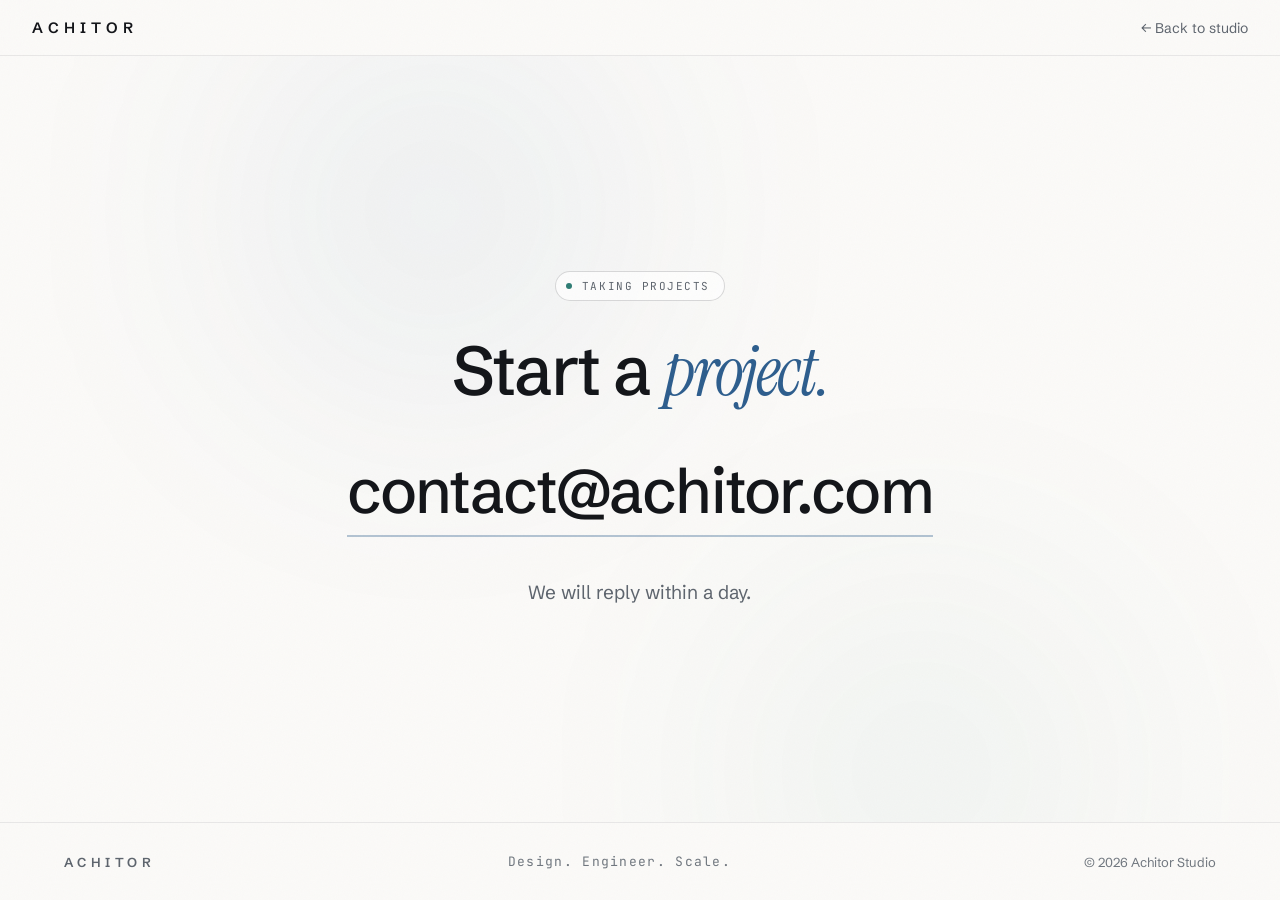
==== contact.html @ ab3ab323 "Initial commit: Achitor studio website Static HTML/CSS/JS site recreating the Achitor design: hero, " ====
<!DOCTYPE html>
<html lang="en">
<head>
<meta charset="UTF-8">
<meta name="viewport" content="width=device-width, initial-scale=1.0">
<title>Start a Project — Achitor</title>
<meta name="description" content="Tell Achitor what you're planning. We'll reply within a day and let you know honestly whether we're the right studio for it.">
<meta name="theme-color" content="#FBFAF8">

<meta property="og:type" content="website">
<meta property="og:title" content="Start a Project — Achitor">
<meta property="og:description" content="Tell Achitor what you're planning. We'll reply within a day.">

<link rel="icon" href="assets/icons/favicon.svg" type="image/svg+xml">
<link rel="preconnect" href="https://fonts.googleapis.com">
<link rel="preconnect" href="https://fonts.gstatic.com" crossorigin>
<link href="https://fonts.googleapis.com/css2?family=Schibsted+Grotesk:wght@400;500;600;700&family=Instrument+Serif:ital@0;1&family=JetBrains+Mono:wght@400;500&display=swap" rel="stylesheet">
<link rel="stylesheet" href="style.css">
</head>
<body class="contact-page">
<a class="skip-link" href="#main">Skip to content</a>

<div class="grain" aria-hidden="true"></div>

<header class="contact-header">
  <nav class="site-nav" aria-label="Primary">
    <a href="index.html" class="logo">Achitor</a>
    <a href="index.html" class="back-link">&larr; Back to studio</a>
  </nav>
</header>

<main id="main" class="contact-main">
  <div class="contact-orbs" aria-hidden="true">
    <div class="contact-orb contact-orb--a"></div>
    <div class="contact-orb contact-orb--b"></div>
  </div>

  <div class="contact-content" data-hero>
    <div class="contact-badge">
      <span class="contact-badge__dot" aria-hidden="true"></span>
      Taking projects
    </div>

    <h1 class="contact-title">Start a <span class="italic-serif">project.</span></h1>

    <a href="mailto:contact@achitor.com" class="contact-email" data-magnet>contact@achitor.com</a>

    <p class="contact-note">We will reply within a day.</p>
  </div>
</main>

<footer class="contact-footer">
  <div class="container">
    <span class="footer-wordmark">Achitor</span>
    <span class="footer-tagline">Design. Engineer. Scale.</span>
    <span>&copy; 2026 Achitor Studio</span>
  </div>
</footer>

<script src="script.js" defer></script>
</body>
</html>
---- style.css ----
/* ==========================================================================
   ACHITOR — Studio website
   Table of contents:
   1. Custom properties
   2. Reset & base
   3. Layout utilities
   4. Typography utilities
   5. Buttons
   6. Header / navigation
   7. Hero
   8. Logo marquee
   9. Section heading
   10. Work / case studies
   11. Tag marquee
   12. Services grid
   13. Studio / principles
   14. Process timeline
   15. Testimonials
   16. Final CTA
   17. Footer
   18. Contact page
   19. Animations
   20. Reduced motion & accessibility
   21. Grain texture overlay
   22. Custom cursor
   23. Page transition
   24. Marquee pause-on-hover
   25. Scroll-triggered image reveal
   26. Back-to-top button
   27. Small-screen refinements
   ========================================================================== */

/* ----------------------------------------------------------------------
   1. Custom properties
   ---------------------------------------------------------------------- */
:root {
  /* Brand accent (swappable) */
  --accent: #2E5E8E;
  --accent-rgb: 46, 94, 142;
  --accent-teal: #2F7D74;
  --accent-teal-rgb: 47, 125, 116;
  --accent-orange: #B4703C;
  --accent-orange-rgb: 180, 112, 60;
  --accent-orange-dark: #9A5C2C;
  --accent-purple: #5B4C9A;
  --accent-purple-rgb: 91, 76, 154;

  /* Ink scale (all built from one hue via alpha) */
  --ink-rgb: 20, 22, 26;
  --ink: #14161A;
  --ink-70: #3C434B;
  --ink-60: #565D66;
  --ink-55: #666D76;
  --ink-50: #5E656E;
  --ink-45: #6A717A;
  --ink-40: #70777F;

  --bg: #FBFAF8;
  --surface: #FFFFFF;
  --surface-muted: #F6F4F1;
  --surface-frame: #F1EFEB;

  --border: rgba(var(--ink-rgb), 0.08);
  --border-strong: rgba(var(--ink-rgb), 0.16);

  /* Typography */
  --font-sans: 'Schibsted Grotesk', Helvetica, Arial, sans-serif;
  --font-serif: 'Instrument Serif', Georgia, serif;
  --font-mono: 'JetBrains Mono', 'Courier New', monospace;

  /* Spacing */
  --gutter: clamp(20px, 5vw, 32px);
  --container-max: 1320px;
  --section-pad: clamp(88px, 12vw, 140px);

  /* Radius */
  --radius-sm: 10px;
  --radius-md: 16px;
  --radius-lg: 20px;
  --radius-xl: 24px;
  --radius-pill: 999px;

  /* Shadow */
  --shadow-float: 0 30px 60px -30px rgba(var(--ink-rgb), 0.22);
  --shadow-card: 0 50px 90px -40px rgba(var(--ink-rgb), 0.2);
  --shadow-card-hover: 0 60px 100px -45px rgba(var(--ink-rgb), 0.3);
  --shadow-phone: 0 30px 55px -25px rgba(var(--ink-rgb), 0.24);
  --shadow-cta: 0 18px 40px -18px rgba(var(--ink-rgb), 0.22);

  /* Motion */
  --ease-out-soft: cubic-bezier(.16, 1, .3, 1);
  --ease-out-quick: cubic-bezier(.2, .7, .3, 1);
}

/* ----------------------------------------------------------------------
   2. Reset & base
   ---------------------------------------------------------------------- */
*, *::before, *::after { box-sizing: border-box; }

html {
  scroll-behavior: smooth;
  -webkit-text-size-adjust: 100%;
}

body {
  margin: 0;
  background: var(--bg);
  color: var(--ink);
  font-family: var(--font-sans);
  -webkit-font-smoothing: antialiased;
  -moz-osx-font-smoothing: grayscale;
  overflow-x: hidden;
}

img, svg { display: block; max-width: 100%; }

a {
  color: inherit;
  text-decoration: none;
}

ul, dl { margin: 0; padding: 0; list-style: none; }

h1, h2, h3, h4, p, dl, dd, figure, blockquote { margin: 0; }

::selection {
  background: var(--accent);
  color: var(--bg);
}

/* Visible keyboard focus, everywhere */
a:focus-visible,
button:focus-visible,
input:focus-visible,
textarea:focus-visible {
  outline: 2px solid var(--accent);
  outline-offset: 3px;
  border-radius: 4px;
}

/* Skip link */
.skip-link {
  position: absolute;
  top: -100%;
  left: var(--gutter);
  z-index: 100;
  padding: 12px 20px;
  background: var(--ink);
  color: var(--bg);
  border-radius: var(--radius-sm);
  font-size: 14px;
  font-weight: 600;
  transition: top .3s var(--ease-out-quick);
}

.skip-link:focus {
  top: 12px;
}

/* ----------------------------------------------------------------------
   3. Layout utilities
   ---------------------------------------------------------------------- */
.container {
  max-width: var(--container-max);
  margin-inline: auto;
  padding-inline: var(--gutter);
}

.section {
  padding: var(--section-pad) var(--gutter) 40px;
}

.section-top {
  border-top: 1px solid var(--border);
  padding-top: 40px;
}

.section-header {
  display: flex;
  flex-wrap: wrap;
  align-items: flex-end;
  justify-content: space-between;
  gap: 40px;
}

.visually-hidden {
  position: absolute;
  width: 1px;
  height: 1px;
  padding: 0;
  margin: -1px;
  overflow: hidden;
  clip: rect(0, 0, 0, 0);
  white-space: nowrap;
  border: 0;
}

/* ----------------------------------------------------------------------
   4. Typography utilities
   ---------------------------------------------------------------------- */
.eyebrow {
  display: block;
  font-family: var(--font-mono);
  font-size: 11px;
  letter-spacing: 0.18em;
  text-transform: uppercase;
  color: var(--accent);
}

.italic-serif {
  font-family: var(--font-serif);
  font-style: italic;
  font-weight: 400;
}

.text-gradient {
  background: linear-gradient(100deg, var(--accent) 0%, var(--accent-teal) 42%, var(--accent-orange) 78%, var(--accent) 100%);
  background-size: 220% 100%;
  -webkit-background-clip: text;
  background-clip: text;
  color: transparent;
  animation: gradientShift 14s ease-in-out infinite;
}

.section-title {
  margin-top: 22px;
  font-size: clamp(34px, 4.4vw, 62px);
  line-height: 1.02;
  letter-spacing: -0.03em;
  font-weight: 500;
}

.section-lede {
  max-width: 320px;
  font-size: 16px;
  line-height: 1.65;
  color: var(--ink-50);
}

/* ----------------------------------------------------------------------
   5. Buttons
   ---------------------------------------------------------------------- */
.btn {
  position: relative;
  display: inline-flex;
  align-items: center;
  gap: 10px;
  padding: 16px 28px;
  border-radius: var(--radius-pill);
  font-size: 15px;
  white-space: nowrap;
  border: 1px solid transparent;
  transition: transform .6s var(--ease-out-soft), box-shadow .35s ease, background .35s ease, border-color .35s ease;
  will-change: transform;
  transform: translate3d(var(--mx, 0), var(--my, 0), 0);
}

.btn.is-magnet-active {
  transition: transform .18s var(--ease-out-quick), box-shadow .35s ease, background .35s ease, border-color .35s ease;
}

.btn-arrow {
  font-size: 17px;
  line-height: 1;
}

.btn-primary {
  background: var(--ink);
  color: var(--bg);
  font-weight: 600;
  overflow: hidden;
}

.btn-primary:hover,
.btn-primary:focus-visible {
  transform: translateY(-2px);
  box-shadow: var(--shadow-cta);
  color: var(--bg);
}

.btn-secondary {
  border-color: var(--border-strong);
  background: rgba(var(--ink-rgb), 0.02);
  color: var(--ink);
  font-weight: 500;
}

.btn-secondary:hover,
.btn-secondary:focus-visible {
  background: rgba(var(--ink-rgb), 0.08);
  border-color: rgba(var(--ink-rgb), 0.2);
  transform: translateY(-2px);
  color: var(--ink);
}

.btn-large {
  padding: 17px 32px;
}

/* ----------------------------------------------------------------------
   6. Header / navigation
   ---------------------------------------------------------------------- */
.site-header {
  position: fixed;
  inset-inline: 0;
  top: 0;
  z-index: 50;
  backdrop-filter: blur(18px);
  -webkit-backdrop-filter: blur(18px);
  background: rgba(251, 250, 248, 0.7);
  border-bottom: 1px solid rgba(var(--ink-rgb), 0.06);
  transition: background .5s ease, box-shadow .5s ease;
}

.site-header.is-scrolled {
  background: rgba(251, 250, 248, 0.9);
  box-shadow: 0 18px 40px -30px rgba(var(--ink-rgb), 0.13);
}

.site-nav {
  max-width: var(--container-max);
  margin-inline: auto;
  padding: 18px var(--gutter);
  display: flex;
  flex-wrap: wrap;
  align-items: center;
  justify-content: space-between;
  gap: 16px 24px;
  transition: padding .5s var(--ease-out-soft);
}

.site-header.is-scrolled .site-nav {
  padding-block: 12px;
}

.logo {
  font-size: 15px;
  font-weight: 600;
  letter-spacing: 0.34em;
  text-transform: uppercase;
}

.logo:hover,
.logo:focus-visible { color: var(--ink); }

.nav-links {
  display: flex;
  flex-wrap: wrap;
  align-items: center;
  justify-content: center;
  flex: 1 1 auto;
  min-width: 0;
  gap: 10px clamp(16px, 3vw, 34px);
  font-size: 14px;
  color: var(--ink-50);
}

.nav-links a {
  transition: color .3s ease;
}

.nav-links a:hover,
.nav-links a:focus-visible {
  color: var(--ink);
}

.nav-cta {
  font-size: 14px;
  font-weight: 500;
  white-space: nowrap;
  padding: 10px 20px;
  border-radius: var(--radius-pill);
  border: 1px solid var(--border-strong);
  background: rgba(var(--ink-rgb), 0.04);
  transition: background .3s ease, border-color .3s ease, transform .3s ease;
}

.nav-cta:hover,
.nav-cta:focus-visible {
  background: rgba(var(--ink-rgb), 0.1);
  border-color: rgba(var(--ink-rgb), 0.18);
  color: var(--ink);
}

.progress-track {
  position: fixed;
  top: 0;
  inset-inline: 0;
  height: 2px;
  z-index: 70;
  pointer-events: none;
}

.progress-bar {
  height: 100%;
  width: 0%;
  background: linear-gradient(90deg, rgba(var(--accent-rgb), 0.2), var(--accent));
  box-shadow: 0 0 14px rgba(var(--accent-rgb), 0.5);
}

/* ----------------------------------------------------------------------
   7. Hero
   ---------------------------------------------------------------------- */
.hero {
  position: relative;
  min-height: 100vh;
  display: flex;
  align-items: center;
  padding: clamp(112px, 17vw, 160px) var(--gutter) 100px;
  overflow: hidden;
}

.hero-spotlight {
  position: absolute;
  inset: 0;
  pointer-events: none;
  opacity: 0;
  transition: opacity .8s ease;
  background: radial-gradient(460px circle at var(--x, 50%) var(--y, 50%), rgba(var(--accent-rgb), 0.1), transparent 70%);
}

.hero-spotlight.is-active {
  opacity: 1;
}

.hero-orbs {
  position: absolute;
  inset: -20% -10%;
  pointer-events: none;
}

.hero-orb {
  position: absolute;
  border-radius: 50%;
  filter: blur(120px);
}

.hero-orb--a {
  top: -10%;
  left: 8%;
  width: 62vw;
  height: 62vw;
  opacity: 0.5;
  background: radial-gradient(circle at 50% 50%, rgba(var(--accent-rgb), 0.22), rgba(var(--accent-rgb), 0) 65%);
  animation: drift1 26s ease-in-out infinite;
}

.hero-orb--b {
  top: 30%;
  right: 26%;
  width: 32vw;
  height: 32vw;
  opacity: 0.5;
  background: radial-gradient(circle at 50% 50%, rgba(var(--accent-orange-rgb), 0.16), rgba(var(--accent-orange-rgb), 0) 65%);
  animation: drift1 38s ease-in-out infinite;
}

.hero-orb--c {
  bottom: -25%;
  right: 2%;
  width: 55vw;
  height: 55vw;
  opacity: 0.42;
  filter: blur(130px);
  background: radial-gradient(circle at 50% 50%, rgba(96, 124, 168, 0.24), rgba(96, 124, 168, 0) 65%);
  animation: drift2 32s ease-in-out infinite;
}

.hero-grid {
  position: absolute;
  inset: 0;
  pointer-events: none;
  background-image:
    linear-gradient(rgba(var(--ink-rgb), 0.028) 1px, transparent 1px),
    linear-gradient(90deg, rgba(var(--ink-rgb), 0.028) 1px, transparent 1px);
  background-size: 96px 96px;
  mask-image: radial-gradient(ellipse 80% 60% at 50% 40%, #000, transparent 100%);
  -webkit-mask-image: radial-gradient(ellipse 80% 60% at 50% 40%, #000, transparent 100%);
}

.hero-inner {
  position: relative;
  max-width: var(--container-max);
  margin-inline: auto;
  width: 100%;
  display: grid;
  grid-template-columns: repeat(auto-fit, minmax(min(100%, 380px), 1fr));
  gap: clamp(48px, 6vw, 64px);
  align-items: center;
}

.hero-badge {
  display: inline-flex;
  align-items: center;
  gap: 10px;
  padding: 7px 14px 7px 10px;
  border-radius: var(--radius-pill);
  border: 1px solid var(--border-strong);
  background: rgba(var(--ink-rgb), 0.03);
  font-family: var(--font-mono);
  font-size: 11px;
  letter-spacing: 0.14em;
  text-transform: uppercase;
  color: var(--ink-50);
}

.hero-badge__dot {
  width: 6px;
  height: 6px;
  border-radius: 50%;
  background: var(--accent);
  animation: blink 2.6s ease-in-out infinite;
}

.hero-title {
  margin-top: 30px;
  font-size: clamp(44px, 6.2vw, 92px);
  line-height: 0.98;
  letter-spacing: -0.035em;
  font-weight: 500;
  text-wrap: balance;
}

.hero-lede {
  margin-top: 32px;
  max-width: 520px;
  font-size: 19px;
  line-height: 1.6;
  color: var(--ink-50);
  text-wrap: pretty;
}

.hero-actions {
  display: flex;
  flex-wrap: wrap;
  gap: 14px;
  margin-top: 44px;
}

.hero-meta {
  margin-top: 64px;
  display: flex;
  align-items: center;
  gap: 26px;
  font-family: var(--font-mono);
  font-size: 11px;
  letter-spacing: 0.14em;
  text-transform: uppercase;
  color: var(--ink-45);
  flex-wrap: wrap;
}

.hero-meta__sep { opacity: .4; }

.hero-visual {
  position: relative;
  height: clamp(360px, 46vw, 460px);
  min-width: 0;
}

.hero-card {
  position: absolute;
  padding: 20px;
  border-radius: 18px;
  border: 1px solid var(--border-strong);
  background: rgba(255, 255, 255, 0.86);
  backdrop-filter: blur(20px);
  -webkit-backdrop-filter: blur(20px);
  box-shadow: var(--shadow-float);
}

.hero-card--checkout {
  top: 8%;
  left: 4%;
  width: 74%;
  animation: floatY 9s ease-in-out infinite;
}

.hero-card__row {
  display: flex;
  align-items: center;
  justify-content: space-between;
  font-family: var(--font-mono);
  font-size: 10px;
  letter-spacing: 0.14em;
  text-transform: uppercase;
  color: var(--ink-45);
}

.hero-card__row--accent { color: var(--accent); }

.hero-card__bars {
  margin-top: 18px;
  display: grid;
  gap: 10px;
}

.hero-card__bar {
  height: 10px;
  border-radius: 6px;
  background: rgba(var(--ink-rgb), 0.14);
}

.hero-card__bar--2 { background: rgba(var(--ink-rgb), 0.09); width: 58%; }
.hero-card__bar--3 { background: rgba(var(--ink-rgb), 0.06); width: 68%; }
.hero-card__bar--1 { width: 82%; }

.hero-card__action {
  margin-top: 20px;
  height: 38px;
  border-radius: 10px;
  background: rgba(var(--accent-rgb), 0.16);
  border: 1px solid rgba(var(--accent-rgb), 0.3);
  display: flex;
  align-items: center;
  justify-content: center;
  font-size: 12px;
  letter-spacing: 0.08em;
  color: var(--accent);
}

.hero-card--metrics {
  bottom: 6%;
  right: 2%;
  width: 58%;
  padding: 18px 20px;
  border-radius: 16px;
  animation: floatY2 11s ease-in-out infinite;
}

.hero-card__label {
  font-family: var(--font-mono);
  font-size: 10px;
  letter-spacing: 0.14em;
  text-transform: uppercase;
  color: var(--ink-45);
}

.hero-card__chart {
  margin-top: 14px;
  display: flex;
  align-items: flex-end;
  gap: 6px;
  height: 56px;
}

.hero-card__chart span {
  flex: 1;
  border-radius: 4px;
  background: rgba(var(--ink-rgb), 0.1);
}

.hero-card__chart span:nth-child(1) { height: 40%; }
.hero-card__chart span:nth-child(2) { height: 62%; background: rgba(var(--ink-rgb), 0.14); }
.hero-card__chart span:nth-child(3) { height: 52%; }
.hero-card__chart span:nth-child(4) { height: 86%; background: rgba(var(--accent-rgb), 0.55); }
.hero-card__chart span:nth-child(5) { height: 100%; background: var(--accent); }

.hero-pill {
  position: absolute;
  top: 52%;
  left: -2%;
  padding: 12px 16px;
  border-radius: var(--radius-pill);
  border: 1px solid rgba(var(--ink-rgb), 0.12);
  background: rgba(255, 255, 255, 0.8);
  backdrop-filter: blur(14px);
  -webkit-backdrop-filter: blur(14px);
  font-family: var(--font-mono);
  font-size: 11px;
  letter-spacing: 0.1em;
  color: var(--ink-70);
  animation: floatY 13s ease-in-out infinite;
}

/* ----------------------------------------------------------------------
   8. Logo marquee
   ---------------------------------------------------------------------- */
.marquee-strip {
  padding: 0 0 8px;
}

.marquee-strip .container {
  display: flex;
  align-items: center;
  gap: clamp(20px, 4vw, 44px);
  flex-wrap: wrap;
}

.marquee-strip__label {
  font-family: var(--font-mono);
  font-size: 11px;
  letter-spacing: 0.18em;
  text-transform: uppercase;
  color: var(--ink-45);
  white-space: nowrap;
}

.marquee-viewport {
  flex: 1 1 320px;
  min-width: 0;
  overflow: hidden;
  border-left: 1px solid var(--border);
  padding-left: clamp(20px, 4vw, 44px);
  -webkit-mask-image: linear-gradient(90deg, #000 82%, transparent);
  mask-image: linear-gradient(90deg, #000 82%, transparent);
}

.marquee-track {
  display: flex;
  width: max-content;
  animation: marquee 34s linear infinite;
}

.marquee-group {
  display: flex;
  align-items: center;
  gap: clamp(28px, 4vw, 56px);
  padding-right: clamp(28px, 4vw, 56px);
  white-space: nowrap;
  font-size: clamp(17px, 2vw, 22px);
  font-weight: 500;
  letter-spacing: -0.02em;
  color: var(--ink-70);
}

.marquee-dot {
  width: 5px;
  height: 5px;
  border-radius: 50%;
  background: var(--accent);
}
.marquee-dot--teal { background: var(--accent-teal); }
.marquee-dot--orange { background: var(--accent-orange-dark); }
.marquee-dot--purple { background: var(--accent-purple); }

/* Accent colour utilities (reused across service cards, principles) */
.u-text-accent { color: var(--accent); }
.u-text-teal { color: var(--accent-teal); }
.u-text-orange { color: var(--accent-orange); }
.u-text-orange-dark { color: var(--accent-orange-dark); }
.u-text-purple { color: var(--accent-purple); }

.u-bg-accent { background: var(--accent); }
.u-bg-teal { background: var(--accent-teal); }
.u-bg-orange-dark { background: var(--accent-orange-dark); }
.u-bg-purple { background: var(--accent-purple); }

/* ----------------------------------------------------------------------
   10. Work / case studies
   ---------------------------------------------------------------------- */
.work-header {
  padding-top: clamp(80px, 11vw, 120px);
}

.work-header .section-header {
  border-top: 1px solid var(--border);
  padding-top: 40px;
}

.work-header h2 { max-width: 16ch; }

.project {
  max-width: var(--container-max);
  margin-inline: auto;
  display: grid;
  grid-template-columns: repeat(auto-fit, minmax(min(100%, 400px), 1fr));
  gap: clamp(44px, 6vw, 72px);
  align-items: center;
}

.project + .project {
  margin-top: clamp(88px, 11vw, 140px);
}

.projects-list {
  padding: 60px var(--gutter);
}

.project__index {
  font-family: var(--font-mono);
  font-size: 11px;
  letter-spacing: 0.18em;
}

.project__index--01 { color: var(--accent); }
.project__index--02 { color: var(--accent-orange-dark); }
.project__index--03 { color: var(--accent-teal); }
.project__index--04 { color: var(--accent-purple); }

.project__title {
  margin-top: 20px;
  font-size: clamp(34px, 4vw, 56px);
  letter-spacing: -0.03em;
  font-weight: 500;
  line-height: 1;
}

.project__title--long {
  font-size: clamp(30px, 3.4vw, 48px);
  line-height: 1.02;
}

.project__desc {
  margin-top: 24px;
  font-size: 18px;
  line-height: 1.65;
  color: var(--ink-60);
  max-width: 42ch;
  text-wrap: pretty;
}

.project__facts {
  margin-top: 34px;
  display: grid;
  gap: 18px;
  border-top: 1px solid var(--border);
  padding-top: 22px;
}

.project__fact {
  display: grid;
  grid-template-columns: 110px 1fr;
  gap: 18px;
}

.project__fact dt {
  font-family: var(--font-mono);
  font-size: 11px;
  letter-spacing: 0.14em;
  text-transform: uppercase;
  color: var(--ink-45);
}

.project__fact dd {
  font-size: 15px;
  line-height: 1.6;
  color: var(--ink-70);
}

.project__media {
  position: relative;
  padding-bottom: 56px;
  perspective: 1400px;
}

.project__media--reverse .browser-frame { margin-left: auto; }

.browser-frame {
  position: relative;
  border-radius: var(--radius-md);
  overflow: hidden;
  border: 1px solid var(--border-strong);
  background: var(--surface);
  box-shadow: var(--shadow-card);
  transition: transform .7s var(--ease-out-soft), box-shadow .7s ease;
  transform-style: preserve-3d;
  transform: rotateY(var(--ry, 0deg)) rotateX(var(--rx, 0deg)) scale(var(--tilt-scale, 1));
}

.browser-frame.is-tilting {
  transition: transform .25s ease-out, box-shadow .4s ease;
  box-shadow: var(--shadow-card-hover);
}

.browser-frame__bar {
  display: flex;
  align-items: center;
  gap: 8px;
  padding: 12px 16px;
  border-bottom: 1px solid rgba(var(--ink-rgb), 0.07);
  background: rgba(var(--ink-rgb), 0.03);
}

.browser-frame__dot {
  width: 9px;
  height: 9px;
  border-radius: 50%;
  background: rgba(var(--ink-rgb), 0.16);
}

.browser-frame__dot:nth-child(2) { background: rgba(var(--ink-rgb), 0.12); }
.browser-frame__dot:nth-child(3) { background: rgba(var(--ink-rgb), 0.09); }

.browser-frame__url {
  margin-left: 14px;
  flex: 1;
  max-width: 260px;
  height: 22px;
  border-radius: var(--radius-pill);
  background: rgba(var(--ink-rgb), 0.05);
  display: flex;
  align-items: center;
  justify-content: center;
  overflow: hidden;
  font-family: var(--font-mono);
  font-size: 10px;
  letter-spacing: 0.04em;
  color: var(--ink-45);
  white-space: nowrap;
}

.browser-frame__screen img,
.phone-frame__screen img {
  width: 100%;
  height: 100%;
  object-fit: cover;
  object-position: top center;
}

.project__visit {
  display: inline-flex;
  align-items: center;
  gap: 8px;
  margin-top: 22px;
  font-size: 14px;
  font-weight: 600;
  color: var(--ink);
  border-bottom: 1px solid var(--border-strong);
  padding-bottom: 3px;
  transition: color .3s ease, border-color .3s ease;
}

.project__visit:hover,
.project__visit:focus-visible {
  color: var(--accent);
  border-color: var(--accent);
}

.browser-frame__screen {
  position: relative;
  aspect-ratio: 16 / 10;
  background:
    repeating-linear-gradient(135deg, rgba(var(--ink-rgb), 0.05) 0 10px, rgba(255, 255, 255, 0) 10px 20px),
    var(--screen-tint, radial-gradient(ellipse at 30% 20%, rgba(var(--accent-rgb), 0.16), transparent 62%)),
    var(--surface-frame);
  display: flex;
  align-items: center;
  justify-content: center;
}

.project__media--01 .browser-frame__screen { --screen-tint: radial-gradient(ellipse at 30% 20%, rgba(var(--accent-rgb), 0.16), transparent 62%); }
.project__media--02 .browser-frame__screen { --screen-tint: radial-gradient(ellipse at 70% 30%, rgba(var(--accent-orange-rgb), 0.16), transparent 62%); }
.project__media--03 .browser-frame__screen { --screen-tint: radial-gradient(ellipse at 40% 70%, rgba(var(--accent-teal-rgb), 0.16), transparent 62%); }
.project__media--04 .browser-frame__screen { --screen-tint: radial-gradient(ellipse at 60% 40%, rgba(var(--accent-purple-rgb), 0.14), transparent 62%); }

.phone-frame {
  position: absolute;
  bottom: 0;
  width: 148px;
  border-radius: var(--radius-xl);
  overflow: hidden;
  border: 1px solid rgba(var(--ink-rgb), 0.12);
  background: var(--surface);
  box-shadow: var(--shadow-phone);
}

.phone-frame--left { left: -28px; }
.phone-frame--right { right: -28px; }

.phone-frame__notch {
  height: 22px;
  display: flex;
  align-items: center;
  justify-content: center;
}

.phone-frame__notch span {
  width: 42px;
  height: 5px;
  border-radius: var(--radius-pill);
  background: rgba(var(--ink-rgb), 0.14);
}

.phone-frame__screen {
  position: relative;
  aspect-ratio: 9 / 16;
  overflow: hidden;
  background:
    repeating-linear-gradient(135deg, rgba(var(--ink-rgb), 0.05) 0 8px, rgba(255, 255, 255, 0) 8px 16px),
    var(--surface-frame);
}

/* ----------------------------------------------------------------------
   11. Tag marquee
   ---------------------------------------------------------------------- */
.tag-marquee {
  padding: 40px 0 0;
}

.tag-marquee__viewport {
  overflow: hidden;
  border-block: 1px solid var(--border);
  padding-block: 22px;
  -webkit-mask-image: linear-gradient(90deg, transparent, #000 12%, #000 88%, transparent);
  mask-image: linear-gradient(90deg, transparent, #000 12%, #000 88%, transparent);
}

.tag-marquee__track {
  display: flex;
  width: max-content;
  animation: marquee 42s linear infinite;
}

.tag-marquee__group {
  display: flex;
  align-items: center;
  gap: 40px;
  padding-right: 40px;
  font-size: 15px;
  letter-spacing: -0.01em;
  color: var(--ink-60);
  white-space: nowrap;
}

.tag-dot {
  width: 6px;
  height: 6px;
  border-radius: 50%;
}
.tag-dot--blue { background: var(--accent); }
.tag-dot--teal { background: var(--accent-teal); }
.tag-dot--orange { background: var(--accent-orange); }
.tag-dot--purple { background: var(--accent-purple); }

/* ----------------------------------------------------------------------
   12. Services grid
   ---------------------------------------------------------------------- */
.services-grid {
  max-width: var(--container-max);
  margin: 56px auto 0;
  display: grid;
  grid-template-columns: repeat(auto-fit, minmax(min(100%, 260px), 1fr));
  gap: 1px;
  background: var(--border);
  border: 1px solid var(--border);
  border-radius: var(--radius-lg);
  overflow: hidden;
}

.service-card {
  position: relative;
  overflow: hidden;
  background: var(--surface);
  padding: 38px 32px 42px;
  transition: background .4s ease;
}

.service-card:hover,
.service-card:focus-within {
  background: var(--surface-muted);
}

.service-card__glow {
  position: absolute;
  inset: 0;
  opacity: 0;
  transition: opacity .5s ease;
  pointer-events: none;
  background: radial-gradient(320px circle at var(--mx, 50%) var(--my, 50%), rgba(var(--glow-rgb, var(--accent-rgb)), 0.08), transparent 70%);
}

.service-card:hover .service-card__glow,
.service-card:focus-within .service-card__glow {
  opacity: 1;
}

.service-card__rule {
  position: absolute;
  top: 0;
  inset-inline: 0;
  height: 2px;
  transform: scaleX(0);
  transform-origin: left;
  transition: transform .6s var(--ease-out-soft);
}

.service-card:hover .service-card__rule,
.service-card:focus-within .service-card__rule {
  transform: scaleX(1);
}

.service-card__glow.u-bg-accent { --glow-rgb: var(--accent-rgb); }
.service-card__glow.u-bg-teal { --glow-rgb: var(--accent-teal-rgb); }
.service-card__glow.u-bg-orange-dark { --glow-rgb: var(--accent-orange-rgb); }
.service-card__glow.u-bg-purple { --glow-rgb: var(--accent-purple-rgb); }

.service-card__index {
  position: relative;
  font-family: var(--font-mono);
  font-size: 10px;
  letter-spacing: 0.16em;
}

.service-card__title {
  position: relative;
  margin-top: 26px;
  margin-bottom: 10px;
  font-size: 22px;
  font-weight: 500;
  letter-spacing: -0.015em;
}

.service-card__desc {
  position: relative;
  font-size: 15px;
  line-height: 1.6;
  color: var(--ink-55);
}

/* ----------------------------------------------------------------------
   13. Studio / principles
   ---------------------------------------------------------------------- */
.studio-grid {
  display: grid;
  grid-template-columns: repeat(auto-fit, minmax(min(100%, 400px), 1fr));
  gap: clamp(44px, 6vw, 80px);
}

.studio-intro p {
  margin-top: 30px;
  font-size: 17px;
  line-height: 1.7;
  color: var(--ink-50);
  max-width: 42ch;
  text-wrap: pretty;
}

.principles-list {
  display: grid;
  gap: 0;
}

.principle {
  display: grid;
  grid-template-columns: 44px 1fr;
  gap: 24px;
  padding: 26px 0;
  border-bottom: 1px solid rgba(var(--ink-rgb), 0.07);
}

.principle:last-child { border-bottom: none; }

.principle__index {
  font-family: var(--font-mono);
  font-size: 11px;
  padding-top: 6px;
}

.principle__title {
  margin-bottom: 8px;
  font-size: 21px;
  font-weight: 500;
  letter-spacing: -0.015em;
}

.principle__desc {
  font-size: 15px;
  line-height: 1.6;
  color: var(--ink-55);
}

/* ----------------------------------------------------------------------
   14. Process timeline
   ---------------------------------------------------------------------- */
.process-wrap {
  position: relative;
  margin-top: 90px;
}

.process-track {
  position: absolute;
  top: 7px;
  inset-inline: 0;
  height: 1px;
  background: rgba(var(--ink-rgb), 0.1);
}

.process-fill {
  position: absolute;
  top: 7px;
  left: 0;
  width: 0%;
  height: 1px;
  background: linear-gradient(90deg, var(--accent), var(--accent-teal) 55%, var(--accent-orange));
  transition: width 2.6s cubic-bezier(.4, 0, .2, 1);
}

.process-grid {
  display: grid;
  grid-template-columns: repeat(auto-fit, minmax(min(100%, 190px), 1fr));
  gap: 40px 32px;
}

.process-step__dot {
  display: block;
  width: 15px;
  height: 15px;
  border-radius: 50%;
  border: 1px solid rgba(var(--ink-rgb), 0.14);
  background: var(--bg);
  transition: background .6s ease, border-color .6s ease, box-shadow .6s ease;
}

.process-step:nth-child(1) .process-step__dot { transition-delay: 0.1s; }
.process-step:nth-child(2) .process-step__dot { transition-delay: 0.6s; }
.process-step:nth-child(3) .process-step__dot { transition-delay: 1.1s; }
.process-step:nth-child(4) .process-step__dot { transition-delay: 1.6s; }
.process-step:nth-child(5) .process-step__dot { transition-delay: 2.1s; }

.process-wrap.is-active .process-fill { width: 100%; }

.process-wrap.is-active .process-step:nth-child(1) .process-step__dot {
  background: #2E5E8E; border-color: #2E5E8E; box-shadow: 0 0 0 5px rgba(46, 94, 142, 0.12);
}
.process-wrap.is-active .process-step:nth-child(2) .process-step__dot {
  background: #2A6B85; border-color: #2A6B85; box-shadow: 0 0 0 5px rgba(42, 107, 133, 0.12);
}
.process-wrap.is-active .process-step:nth-child(3) .process-step__dot {
  background: #2F7D74; border-color: #2F7D74; box-shadow: 0 0 0 5px rgba(47, 125, 116, 0.12);
}
.process-wrap.is-active .process-step:nth-child(4) .process-step__dot {
  background: #7A7659; border-color: #7A7659; box-shadow: 0 0 0 5px rgba(122, 118, 89, 0.12);
}
.process-wrap.is-active .process-step:nth-child(5) .process-step__dot {
  background: #B4703C; border-color: #B4703C; box-shadow: 0 0 0 5px rgba(180, 112, 60, 0.12);
}

.process-wrap.is-wrapped .process-track,
.process-wrap.is-wrapped .process-fill {
  display: none;
}

.process-step__title {
  margin: 30px 0 10px;
  font-size: 24px;
  font-weight: 500;
  letter-spacing: -0.02em;
}

.process-step__desc {
  font-size: 15px;
  line-height: 1.6;
  color: var(--ink-55);
  max-width: 24ch;
}

/* ----------------------------------------------------------------------
   15. Testimonials
   ---------------------------------------------------------------------- */
.testimonials-grid {
  margin-top: 56px;
  display: grid;
  grid-template-columns: repeat(auto-fit, minmax(min(100%, 280px), 1fr));
  gap: 24px;
}

.testimonial {
  padding: 40px 34px;
  border-radius: var(--radius-lg);
  border: 1px solid var(--border);
  background: var(--surface);
  display: flex;
  flex-direction: column;
  justify-content: space-between;
  gap: 34px;
  transition: border-color .4s ease, transform .4s var(--ease-out-quick);
}

.testimonial:hover,
.testimonial:focus-within {
  border-color: rgba(var(--ink-rgb), 0.14);
  transform: translateY(-4px);
}

.testimonial__quote {
  font-size: 20px;
  line-height: 1.55;
  letter-spacing: -0.015em;
  color: #1B1E23;
  text-wrap: pretty;
}

.testimonial__author {
  display: flex;
  align-items: center;
  gap: 12px;
}

.testimonial__avatar {
  width: 34px;
  height: 34px;
  border-radius: 50%;
  background: repeating-linear-gradient(135deg, rgba(var(--ink-rgb), 0.12) 0 4px, rgba(var(--ink-rgb), 0.04) 4px 8px);
  flex-shrink: 0;
}

.testimonial__role {
  font-size: 14px;
  color: var(--ink-50);
}

/* ----------------------------------------------------------------------
   16. Final CTA
   ---------------------------------------------------------------------- */
.cta {
  position: relative;
  padding: clamp(110px, 16vw, 180px) var(--gutter) clamp(80px, 12vw, 120px);
  overflow: hidden;
}

.cta-glow {
  position: absolute;
  inset: 0;
  pointer-events: none;
}

.cta-glow::before {
  content: '';
  position: absolute;
  bottom: -40%;
  left: 50%;
  transform: translateX(-50%);
  width: 90vw;
  height: 70vw;
  border-radius: 50%;
  filter: blur(140px);
  opacity: 0.4;
  background:
    radial-gradient(circle at 35% 50%, rgba(var(--accent-rgb), 0.22), rgba(var(--accent-rgb), 0) 60%),
    radial-gradient(circle at 65% 45%, rgba(var(--accent-teal-rgb), 0.18), rgba(var(--accent-teal-rgb), 0) 60%),
    radial-gradient(circle at 50% 70%, rgba(var(--accent-orange-rgb), 0.16), rgba(var(--accent-orange-rgb), 0) 60%);
}

.cta-inner {
  position: relative;
  max-width: 1000px;
  margin-inline: auto;
  text-align: center;
}

.cta-title {
  font-size: clamp(42px, 6.6vw, 104px);
  line-height: 0.98;
  letter-spacing: -0.04em;
  font-weight: 500;
}

.cta-title .italic-serif { color: var(--accent); }

.cta-lede {
  margin: 30px auto 0;
  max-width: 50ch;
  font-size: 19px;
  line-height: 1.65;
  color: var(--ink-50);
  text-wrap: pretty;
}

.cta-actions {
  display: flex;
  justify-content: center;
  flex-wrap: wrap;
  gap: 14px;
  margin-top: 46px;
}

/* ----------------------------------------------------------------------
   17. Footer
   ---------------------------------------------------------------------- */
.site-footer {
  border-top: 1px solid var(--border);
  padding: 42px var(--gutter);
}

.site-footer .container {
  display: flex;
  align-items: center;
  justify-content: space-between;
  gap: 32px;
  flex-wrap: wrap;
  font-size: 13px;
  color: var(--ink-40);
}

.footer-wordmark {
  font-weight: 600;
  letter-spacing: 0.34em;
  text-transform: uppercase;
  color: var(--ink-50);
}

.footer-tagline {
  font-family: var(--font-mono);
  letter-spacing: 0.1em;
}

/* ----------------------------------------------------------------------
   18. Contact page
   ---------------------------------------------------------------------- */
.contact-page {
  min-height: 100vh;
  display: flex;
  flex-direction: column;
}

.contact-header {
  position: relative;
  z-index: 20;
  border-bottom: 1px solid var(--border);
  background: rgba(251, 250, 248, 0.7);
  backdrop-filter: blur(18px);
  -webkit-backdrop-filter: blur(18px);
}

.contact-header .site-nav { padding-block: 18px; }

.back-link {
  font-size: 14px;
  color: var(--ink-50);
  transition: color .3s ease;
}

.back-link:hover,
.back-link:focus-visible { color: var(--ink); }

.contact-main {
  position: relative;
  flex: 1;
  display: flex;
  align-items: center;
  padding: clamp(80px, 14vw, 120px) var(--gutter);
}

.contact-orbs {
  position: absolute;
  inset: 0;
  pointer-events: none;
  overflow: hidden;
}

.contact-orb {
  position: absolute;
  border-radius: 50%;
  filter: blur(130px);
}

.contact-orb--a {
  top: -20%;
  left: 10%;
  width: 48vw;
  height: 48vw;
  opacity: 0.55;
  background: radial-gradient(circle at 50% 50%, rgba(var(--accent-rgb), 0.2), rgba(var(--accent-rgb), 0) 65%);
  animation: drift1 30s ease-in-out infinite;
}

.contact-orb--b {
  bottom: -30%;
  right: 6%;
  width: 44vw;
  height: 44vw;
  opacity: 0.5;
  background: radial-gradient(circle at 50% 50%, rgba(var(--accent-teal-rgb), 0.18), rgba(var(--accent-teal-rgb), 0) 65%);
  animation: drift2 36s ease-in-out infinite;
}

.contact-content {
  position: relative;
  max-width: 1000px;
  margin-inline: auto;
  text-align: center;
}

.contact-badge {
  display: inline-flex;
  align-items: center;
  gap: 10px;
  padding: 7px 14px 7px 10px;
  border-radius: var(--radius-pill);
  white-space: nowrap;
  border: 1px solid var(--border-strong);
  background: rgba(255, 255, 255, 0.7);
  font-family: var(--font-mono);
  font-size: 11px;
  letter-spacing: 0.14em;
  text-transform: uppercase;
  color: var(--ink-50);
}

.contact-badge__dot {
  width: 6px;
  height: 6px;
  border-radius: 50%;
  background: var(--accent-teal);
  animation: blink 2.6s ease-in-out infinite;
}

.contact-title {
  margin-top: 34px;
  font-size: clamp(38px, 5.4vw, 78px);
  line-height: 1.02;
  letter-spacing: -0.035em;
  font-weight: 500;
}

.contact-title .italic-serif { color: var(--accent); }

.contact-email {
  display: inline-block;
  margin-top: 44px;
  font-size: clamp(24px, 6.4vw, 62px);
  word-break: break-word;
  letter-spacing: -0.03em;
  font-weight: 500;
  border-bottom: 2px solid rgba(var(--accent-rgb), 0.35);
  padding-bottom: 6px;
  transition: border-color .4s ease, transform .7s var(--ease-out-soft);
  will-change: transform;
  transform: translate3d(var(--mx, 0), var(--my, 0), 0);
}

.contact-email.is-magnet-active {
  transition: border-color .4s ease, transform .2s ease-out;
}

.contact-email:hover,
.contact-email:focus-visible {
  border-color: var(--accent);
}

.contact-note {
  margin: 40px auto 0;
  font-size: 19px;
  line-height: 1.6;
  color: var(--ink-50);
}

.contact-footer {
  position: relative;
  z-index: 10;
  border-top: 1px solid var(--border);
  padding: 30px var(--gutter);
}

.contact-footer .container {
  display: flex;
  flex-wrap: wrap;
  align-items: center;
  justify-content: space-between;
  gap: 16px 24px;
  font-size: 13px;
  color: var(--ink-40);
}

/* ----------------------------------------------------------------------
   19. Animations
   ---------------------------------------------------------------------- */
@keyframes drift1 {
  0%, 100% { transform: translate3d(-6%, -4%, 0) scale(1); }
  50% { transform: translate3d(6%, 6%, 0) scale(1.15); }
}

@keyframes drift2 {
  0%, 100% { transform: translate3d(8%, 4%, 0) scale(1.1); }
  50% { transform: translate3d(-6%, -6%, 0) scale(0.95); }
}

@keyframes floatY {
  0%, 100% { transform: translateY(0); }
  50% { transform: translateY(-14px); }
}

@keyframes floatY2 {
  0%, 100% { transform: translateY(0); }
  50% { transform: translateY(12px); }
}

@keyframes blink {
  0%, 45% { opacity: 1; }
  55%, 100% { opacity: 0; }
}

@keyframes gradientShift {
  0%, 100% { background-position: 0% 50%; }
  50% { background-position: 100% 50%; }
}

@keyframes marquee {
  from { transform: translate3d(0, 0, 0); }
  to { transform: translate3d(-50%, 0, 0); }
}

/* Scroll-reveal + stagger hooks (state classes toggled by script.js) */
[data-reveal] {
  opacity: 0;
  transform: translateY(28px);
  transition: opacity 1s var(--ease-out-quick), transform 1s var(--ease-out-quick);
}

[data-reveal].is-visible {
  opacity: 1;
  transform: none;
}

[data-hero] {
  opacity: 0;
  transform: translateY(22px);
  filter: blur(6px);
  transition: opacity 1.1s var(--ease-out-soft), transform 1.2s var(--ease-out-soft), filter 1.1s ease;
}

[data-hero].is-visible {
  opacity: 1;
  transform: none;
  filter: none;
}

/* Staggered hero entrance delays (six beats, ~0.11s apart) */
.hero-anim-1 { transition-delay: .12s; }
.hero-anim-2 { transition-delay: .23s; }
.hero-anim-3 { transition-delay: .34s; }
.hero-anim-4 { transition-delay: .45s; }
.hero-anim-5 { transition-delay: .56s; }
.hero-anim-6 {
  transition-delay: .67s;
  transform: translateY(26px) scale(0.985);
}

/* Staggered reveal delays for grid/list groups (nine beats, 0.07s apart) */
[data-stagger] > *:nth-child(1) { transition-delay: 0s; }
[data-stagger] > *:nth-child(2) { transition-delay: .07s; }
[data-stagger] > *:nth-child(3) { transition-delay: .14s; }
[data-stagger] > *:nth-child(4) { transition-delay: .21s; }
[data-stagger] > *:nth-child(5) { transition-delay: .28s; }
[data-stagger] > *:nth-child(6) { transition-delay: .35s; }
[data-stagger] > *:nth-child(7) { transition-delay: .42s; }
[data-stagger] > *:nth-child(8) { transition-delay: .49s; }
[data-stagger] > *:nth-child(9) { transition-delay: .56s; }

[data-stagger] > * {
  opacity: 0;
  transform: translateY(20px);
  transition: opacity .85s var(--ease-out-soft), transform .85s var(--ease-out-soft);
}

[data-stagger].is-visible > * {
  opacity: 1;
  transform: none;
}

.process-step__dot.is-active {
  box-shadow: 0 0 0 5px var(--dot-glow, rgba(var(--accent-rgb), 0.12));
}

/* ----------------------------------------------------------------------
   20. Reduced motion & accessibility
   ---------------------------------------------------------------------- */
@media (prefers-reduced-motion: reduce) {
  html { scroll-behavior: auto; }

  *, *::before, *::after {
    animation-duration: 0.001ms !important;
    animation-iteration-count: 1 !important;
    transition-duration: 0.001ms !important;
    scroll-behavior: auto !important;
  }

  [data-reveal],
  [data-hero],
  [data-stagger] > * {
    opacity: 1;
    transform: none;
    filter: none;
  }
}

@media (prefers-contrast: more) {
  :root {
    --border: rgba(var(--ink-rgb), 0.35);
    --border-strong: rgba(var(--ink-rgb), 0.5);
  }
}

/* ----------------------------------------------------------------------
   21. Grain texture overlay
   ---------------------------------------------------------------------- */
.grain {
  position: fixed;
  inset: 0;
  z-index: 65;
  pointer-events: none;
  opacity: 0.028;
  mix-blend-mode: multiply;
  background-image: url("data:image/svg+xml;utf8,<svg xmlns='http://www.w3.org/2000/svg' width='160' height='160'><filter id='n'><feTurbulence type='fractalNoise' baseFrequency='0.85' numOctaves='3'/></filter><rect width='160' height='160' filter='url(%23n)'/></svg>");
}

/* ----------------------------------------------------------------------
   22. Custom cursor (desktop, fine pointer only)
   ---------------------------------------------------------------------- */
html.has-custom-cursor,
html.has-custom-cursor a,
html.has-custom-cursor button,
html.has-custom-cursor [data-tilt] {
  cursor: none;
}

.cursor-dot,
.cursor-ring {
  position: fixed;
  top: 0;
  left: 0;
  z-index: 200;
  border-radius: 50%;
  pointer-events: none;
  opacity: 0;
  transition: opacity .25s ease, background-color .3s ease, border-color .3s ease;
}

.cursor-dot.is-active,
.cursor-ring.is-active {
  opacity: 1;
}

.cursor-dot {
  width: 7px;
  height: 7px;
  background: var(--ink);
  transform: translate3d(calc(var(--x, -100px) - 50%), calc(var(--y, -100px) - 50%), 0);
}

.cursor-ring {
  width: 38px;
  height: 38px;
  border: 1px solid rgba(var(--ink-rgb), 0.3);
  transform: translate3d(calc(var(--x, -100px) - 50%), calc(var(--y, -100px) - 50%), 0) scale(var(--ring-scale, 1));
  transition: opacity .25s ease, background-color .3s ease, border-color .3s ease, transform .5s var(--ease-out-soft);
}

html.cursor-hover .cursor-ring {
  --ring-scale: 1.7;
  border-color: var(--accent);
  background: rgba(var(--accent-rgb), 0.07);
}

html.cursor-hover .cursor-dot {
  background: var(--accent);
}

/* ----------------------------------------------------------------------
   23. Page transition (fade out on internal navigation)
   ---------------------------------------------------------------------- */
body {
  transition: opacity .35s ease;
}

body.is-leaving {
  opacity: 0;
}

/* ----------------------------------------------------------------------
   24. Marquee pause-on-hover
   ---------------------------------------------------------------------- */
.marquee-viewport:hover .marquee-track,
.tag-marquee__viewport:hover .tag-marquee__track {
  animation-play-state: paused;
}

/* ----------------------------------------------------------------------
   25. Scroll-triggered image reveal on project mockups
   ---------------------------------------------------------------------- */
[data-media-reveal] .browser-frame {
  clip-path: inset(0 100% 0 0);
  transition: clip-path 1.1s var(--ease-out-soft), transform .7s var(--ease-out-soft), box-shadow .7s ease;
}

[data-media-reveal].is-visible .browser-frame {
  clip-path: inset(0 0 0 0);
}

[data-media-reveal] .phone-frame {
  clip-path: inset(100% 0 0 0);
  transition: clip-path 1s var(--ease-out-soft) .18s;
}

[data-media-reveal].is-visible .phone-frame {
  clip-path: inset(0 0 0 0);
}

/* ----------------------------------------------------------------------
   26. Back-to-top button
   ---------------------------------------------------------------------- */
.back-to-top {
  position: fixed;
  right: var(--gutter);
  bottom: 24px;
  z-index: 55;
  width: 48px;
  height: 48px;
  display: grid;
  place-items: center;
  border-radius: 50%;
  border: 1px solid var(--border-strong);
  background: rgba(251, 250, 248, 0.8);
  backdrop-filter: blur(14px);
  -webkit-backdrop-filter: blur(14px);
  box-shadow: var(--shadow-float);
  opacity: 0;
  transform: translateY(12px);
  pointer-events: none;
  transition: opacity .4s ease, transform .4s var(--ease-out-soft), border-color .3s ease, background .3s ease;
}

.back-to-top.is-visible {
  opacity: 1;
  transform: none;
  pointer-events: auto;
}

.back-to-top:hover,
.back-to-top:focus-visible {
  border-color: var(--accent);
  background: rgba(255, 255, 255, 0.92);
}

.back-to-top__ring {
  position: absolute;
  inset: 0;
  width: 100%;
  height: 100%;
  transform: rotate(-90deg);
}

.back-to-top__ring-bg {
  fill: none;
  stroke: rgba(var(--ink-rgb), 0.08);
  stroke-width: 2;
}

.back-to-top__ring-fill {
  fill: none;
  stroke: var(--accent);
  stroke-width: 2;
  stroke-linecap: round;
  stroke-dasharray: 119.4;
  stroke-dashoffset: calc(119.4 * (1 - var(--progress, 0)));
  transition: stroke-dashoffset .1s linear;
}

.back-to-top__arrow {
  position: relative;
  font-size: 17px;
  color: var(--ink);
  transform: translateY(1px);
}

/* ----------------------------------------------------------------------
   27. Small-screen refinements
   ---------------------------------------------------------------------- */
@media (max-width: 640px) {
  .project__fact {
    grid-template-columns: 1fr;
    gap: 6px;
  }

  .hero-meta {
    gap: 10px 14px;
  }

  .phone-frame {
    width: 116px;
  }

  .phone-frame--left { left: -14px; }
  .phone-frame--right { right: -14px; }

  .service-card {
    padding: 32px 24px 36px;
  }

  .testimonial {
    padding: 32px 26px;
  }
}
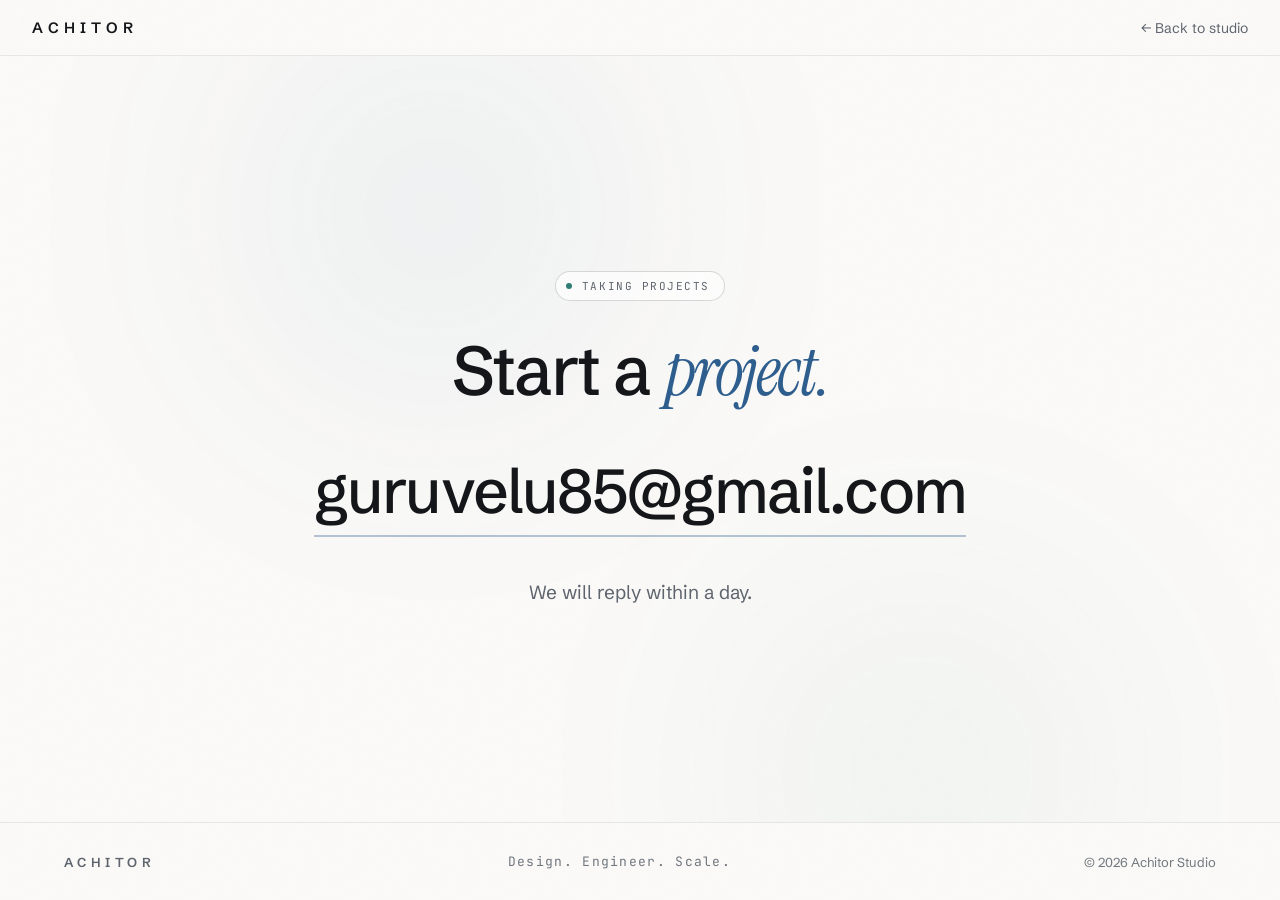
==== commit dc99d6dc: "mail change" ====
--- a/contact.html
+++ b/contact.html
@@ -43,7 +43,7 @@
 
     <h1 class="contact-title">Start a <span class="italic-serif">project.</span></h1>
 
-    <a href="mailto:contact@achitor.com" class="contact-email" data-magnet>contact@achitor.com</a>
+    <a href="mailto:guruvelu85@gmail.com" class="contact-email" data-magnet>guruvelu85@gmail.com</a>
 
     <p class="contact-note">We will reply within a day.</p>
   </div>
--- a/style.css
+++ b/style.css
@@ -44,6 +44,9 @@
   --accent-orange-dark: #9A5C2C;
   --accent-purple: #5B4C9A;
   --accent-purple-rgb: 91, 76, 154;
+  /* Lighter tint of the primary accent, for use on dark surfaces (mobile header) */
+  --accent-light: #9FB6D4;
+  --accent-light-rgb: 159, 182, 212;
 
   /* Ink scale (all built from one hue via alpha) */
   --ink-rgb: 20, 22, 26;
@@ -364,6 +367,10 @@
   color: var(--ink);
 }
 
+.nav-links a.is-current {
+  color: var(--accent);
+}
+
 .nav-cta {
   font-size: 14px;
   font-weight: 500;
@@ -382,6 +389,80 @@
   color: var(--ink);
 }
 
+.nav-links__index {
+  display: none;
+}
+
+@media (max-width: 880px) {
+  /* Logo + "Start a Project" stay on the title row; the menu becomes its
+     own full-width dark band underneath (order pulls it after both,
+     flex-basis:100% forces the wrap — .site-nav already has flex-wrap). */
+  .nav-links {
+    position: relative;
+    order: 3;
+    flex: 1 1 100%;
+    flex-wrap: nowrap;
+    justify-content: flex-start;
+    gap: clamp(18px, 5vw, 28px);
+    overflow-x: auto;
+    overscroll-behavior-x: contain;
+    scroll-snap-type: x proximity;
+    -webkit-overflow-scrolling: touch;
+    scrollbar-width: none;
+    margin-inline: calc(-1 * var(--gutter));
+    padding-block: 12px;
+    padding-inline: 24px 32px;
+    scroll-padding-inline: 8px 20px;
+    border-radius: 0;
+    background: var(--ink);
+    color: rgba(251, 250, 248, 0.72);
+  }
+
+  .site-nav {
+    padding-bottom: 0;
+  }
+
+  .site-header.is-scrolled .site-nav {
+    padding-block: 12px 0;
+  }
+
+  .nav-links::-webkit-scrollbar {
+    display: none;
+  }
+
+  .nav-links a {
+    display: inline-flex;
+    align-items: baseline;
+    gap: 6px;
+    flex-shrink: 0;
+    scroll-snap-align: start;
+    white-space: nowrap;
+  }
+
+  .nav-links a:hover,
+  .nav-links a:focus-visible {
+    color: var(--bg);
+  }
+
+  .nav-links a.is-current {
+    color: var(--accent-light);
+  }
+
+  .nav-links__index {
+    display: inline-block;
+    font-family: var(--font-mono);
+    font-size: 10px;
+    letter-spacing: 0.08em;
+    color: var(--accent-light);
+  }
+}
+
+@media (max-width: 480px) {
+  .nav-cta {
+    display: none;
+  }
+}
+
 .progress-track {
   position: fixed;
   top: 0;
@@ -408,6 +489,19 @@
   align-items: center;
   padding: clamp(112px, 17vw, 160px) var(--gutter) 100px;
   overflow: hidden;
+}
+
+/* The mobile header wraps to two rows (title + dark menu band below),
+   so it's taller than the single-row desktop/tablet header this
+   clamp() was tuned for — give the hero extra clearance to match. */
+@media (max-width: 880px) {
+  .hero {
+    padding-top: 148px;
+  }
+
+  .site-header.is-scrolled {
+    box-shadow: none;
+  }
 }
 
 .hero-spotlight {
@@ -478,6 +572,96 @@
   -webkit-mask-image: radial-gradient(ellipse 80% 60% at 50% 40%, #000, transparent 100%);
 }
 
+/* Small scattered accents that stand in for the hidden desktop mockup on
+   mobile — kept subtle and out from under the headline/body copy. */
+.hero-floaters {
+  display: none;
+  position: absolute;
+  inset: 0;
+  pointer-events: none;
+  overflow: hidden;
+}
+
+@media (max-width: 900px) {
+  .hero-floaters {
+    display: block;
+  }
+}
+
+.hero-floaters__item {
+  position: absolute;
+  border-radius: 50%;
+}
+
+.hero-floaters__item--1 {
+  top: 10%;
+  left: 6%;
+  width: 13px;
+  height: 13px;
+  background: rgba(var(--accent-rgb), 0.32);
+  animation: floatDrift1 8s ease-in-out infinite;
+}
+
+.hero-floaters__item--2 {
+  top: 20%;
+  right: 9%;
+  width: 8px;
+  height: 8px;
+  background: rgba(var(--accent-teal-rgb), 0.4);
+  animation: floatY2 7s ease-in-out infinite;
+  animation-delay: 0.4s;
+}
+
+.hero-floaters__item--3 {
+  top: 4%;
+  right: 26%;
+  width: 22px;
+  height: 22px;
+  border: 1.5px solid rgba(var(--accent-orange-rgb), 0.35);
+  animation: floatDrift2 11s ease-in-out infinite;
+  animation-delay: 1.2s;
+}
+
+.hero-floaters__item--4 {
+  top: 46%;
+  left: 3%;
+  width: 7px;
+  height: 7px;
+  background: rgba(var(--accent-purple-rgb), 0.42);
+  animation: floatY 9s ease-in-out infinite;
+  animation-delay: 0.7s;
+}
+
+.hero-floaters__item--5 {
+  top: 58%;
+  right: 5%;
+  width: 16px;
+  height: 16px;
+  border: 1.5px solid rgba(var(--accent-rgb), 0.28);
+  animation: floatDrift1 10.5s ease-in-out infinite;
+  animation-delay: 2s;
+}
+
+.hero-floaters__item--6 {
+  top: 74%;
+  left: 16%;
+  width: 6px;
+  height: 6px;
+  background: rgba(var(--accent-teal-rgb), 0.38);
+  animation: floatY2 6.5s ease-in-out infinite;
+  animation-delay: 0.2s;
+}
+
+.hero-floaters__item--7 {
+  top: 84%;
+  right: 22%;
+  width: 10px;
+  height: 10px;
+  background: rgba(var(--accent-orange-rgb), 0.3);
+  animation: floatDrift2 8.5s ease-in-out infinite;
+  animation-delay: 1.6s;
+}
+
 .hero-inner {
   position: relative;
   max-width: var(--container-max);
@@ -556,6 +740,26 @@
   position: relative;
   height: clamp(360px, 46vw, 460px);
   min-width: 0;
+}
+
+/* The floating checkout/metrics mockup only earns its space with room either
+   side of the copy; below that it just stacks awkwardly under the text. */
+@media (max-width: 900px) {
+  .hero-visual {
+    display: none;
+  }
+
+  .hero-orb--a {
+    opacity: 0.62;
+  }
+
+  .hero-orb--b {
+    opacity: 0.6;
+  }
+
+  .hero-orb--c {
+    opacity: 0.5;
+  }
 }
 
 .hero-card {
@@ -839,12 +1043,35 @@
 }
 
 .project__media {
+  display: block;
   position: relative;
   padding-bottom: 56px;
   perspective: 1400px;
 }
 
-.project__media--reverse .browser-frame { margin-left: auto; }
+.project__media-badge {
+  position: absolute;
+  top: calc(50% - 28px);
+  left: 50%;
+  z-index: 5;
+  transform: translate(-50%, -50%) translateY(8px);
+  padding: 12px 22px;
+  border-radius: var(--radius-pill);
+  background: rgba(var(--ink-rgb), 0.88);
+  color: var(--bg);
+  font-size: 14px;
+  font-weight: 600;
+  white-space: nowrap;
+  opacity: 0;
+  pointer-events: none;
+  transition: opacity .35s ease, transform .35s var(--ease-out-quick);
+}
+
+.project__media:hover .project__media-badge,
+.project__media:focus-visible .project__media-badge {
+  opacity: 1;
+  transform: translate(-50%, -50%) translateY(0);
+}
 
 .browser-frame {
   position: relative;
@@ -1574,6 +1801,18 @@
 @keyframes floatY2 {
   0%, 100% { transform: translateY(0); }
   50% { transform: translateY(12px); }
+}
+
+@keyframes floatDrift1 {
+  0%, 100% { transform: translate(0, 0); }
+  33% { transform: translate(8px, -14px); }
+  66% { transform: translate(-6px, 8px); }
+}
+
+@keyframes floatDrift2 {
+  0%, 100% { transform: translate(0, 0); }
+  40% { transform: translate(-10px, -10px); }
+  75% { transform: translate(7px, 6px); }
 }
 
 @keyframes blink {
